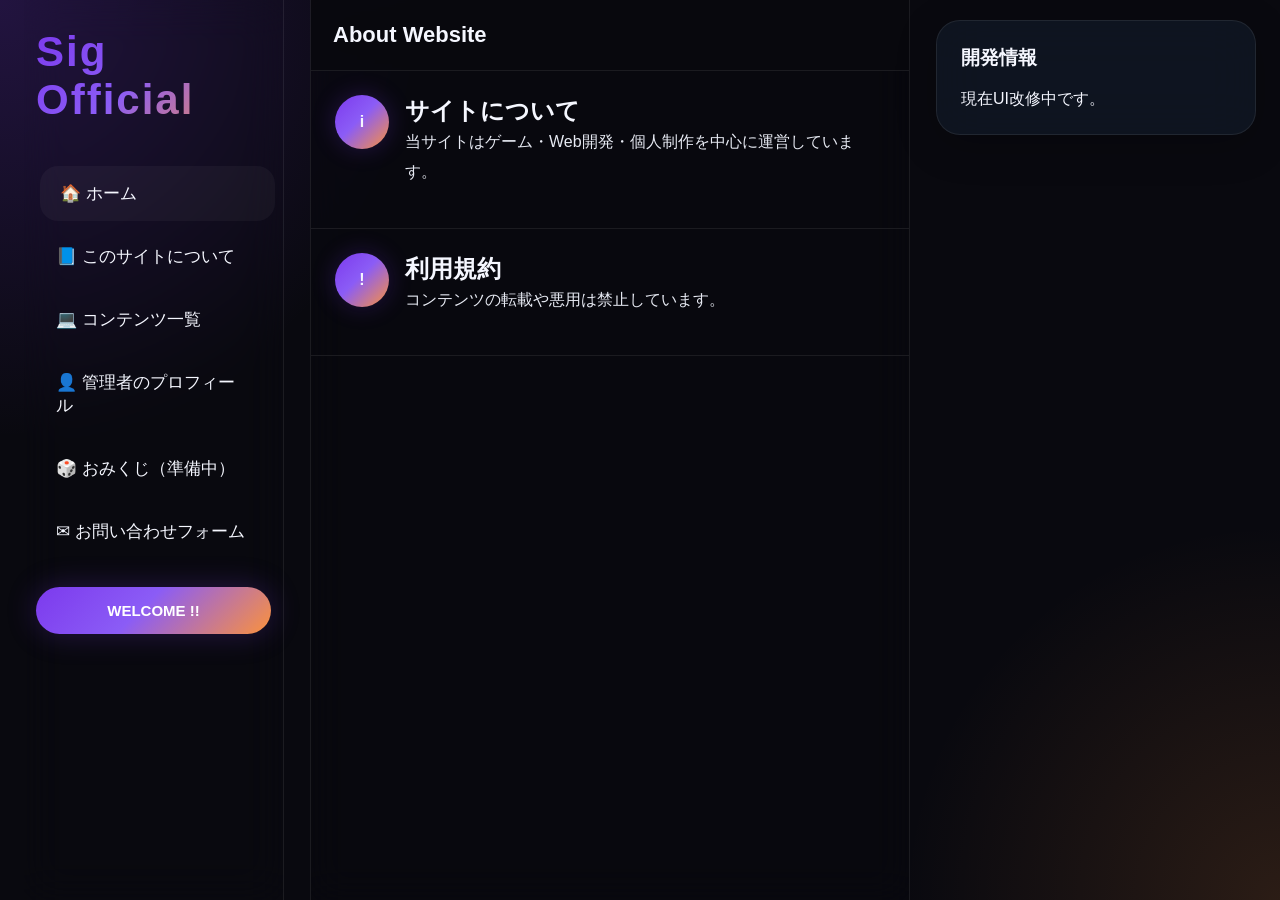
==== company.html @ 7bb9cb77 "Update company.html" ====
<!DOCTYPE html>
<html lang="ja">
<head>
<meta charset="UTF-8">
<meta name="viewport" content="width=device-width, initial-scale=1.0">
<title>Sig Community</title>
<link rel="stylesheet" href="css/style.css">
</head>

<body>

<div class="layout">

<!-- 左サイド -->

<aside class="sidebar-left">

<div class="logo">
Sig Official
</div>

<nav class="nav-menu">
<a class="active" href="index.html">🏠 ホーム</a>
<a 　href="company.html">📘 このサイトについて</a>
<a href="service.html">💻 コンテンツ一覧</a>
<a href="recruit.html">👤 管理者のプロフィール</a>
<a href="">🎲 おみくじ（準備中）</a>
<a href="contact.html">✉ お問い合わせフォーム</a>
</nav>

<button class="main-button">
WELCOME !!
</button>

</aside>

<main class="timeline">

<div class="timeline-header">
<h1>About Website</h1>
</div>

<article class="post">

<div class="post-icon">i</div>

<div class="post-content">

<h2>サイトについて</h2>

<p>
当サイトはゲーム・Web開発・個人制作を中心に運営しています。
</p>

</div>

</article>

<article class="post">

<div class="post-icon">!</div>

<div class="post-content">

<h2>利用規約</h2>

<p>
コンテンツの転載や悪用は禁止しています。
</p>

</div>

</article>

</main>

<aside class="sidebar-right">

<div class="side-card">

<h2>開発情報</h2>

<p>
現在UI改修中です。
</p>

</div>

</aside>

</div>

</body>
</html>
---- css/style.css ----
@charset "utf-8";

/* =========================
   RESET
========================= */

*{
  margin:0;
  padding:0;
  box-sizing:border-box;
}

/* =========================
   ROOT
========================= */

:root{

  --bg:#09090f;

  --card:rgba(17,25,40,0.72);

  --line:rgba(255,255,255,0.08);

  --text:#f5f7ff;

  --sub:#9aa4b2;

  --purple:#7c3aed;

  --purple2:#8b5cf6;

  --orange:#fb923c;

  --hover:rgba(255,255,255,0.04);

  --grad:
    linear-gradient(
      135deg,
      #7c3aed 0%,
      #8b5cf6 45%,
      #fb923c 100%
    );
}

/* =========================
   BODY
========================= */

body{

  background:
    radial-gradient(circle at top left,
    rgba(124,58,237,0.22),
    transparent 28%),

    radial-gradient(circle at bottom right,
    rgba(251,146,60,0.14),
    transparent 24%),

    #09090f;

  color:var(--text);

  font-family:
    Inter,
    "Segoe UI",
    sans-serif;

  min-height:100vh;

  overflow-x:hidden;
}

/* =========================
   LAYOUT
========================= */

.layout{

  display:flex;

  max-width:1450px;

  margin:auto;

  gap:26px;

  padding:0 24px;
}

/* =========================
   LEFT SIDEBAR
========================= */

.sidebar-left{

  width:260px;

  height:100vh;

  position:sticky;

  top:0;

  padding:28px 12px;

  border-right:1px solid var(--line);

  backdrop-filter:blur(20px);
}

/* LOGO */

.logo{

  font-size:42px;

  font-weight:800;

  margin-bottom:42px;

  background:var(--grad);

  -webkit-background-clip:text;

  -webkit-text-fill-color:transparent;

  letter-spacing:2px;
}

/* MENU */

.nav-menu{

  display:flex;

  flex-direction:column;

  gap:8px;
}

.nav-menu a{

  text-decoration:none;

  color:var(--text);

  padding:16px 20px;

  border-radius:18px;

  font-size:17px;

  transition:0.25s;
}

.nav-menu a:hover,
.nav-menu .active{

  background:var(--hover);

  transform:translateX(4px);
}

/* BUTTON */

.main-button{

  width:100%;

  margin-top:28px;

  border:none;

  background:var(--grad);

  color:white;

  padding:15px;

  border-radius:999px;

  font-size:15px;

  font-weight:700;

  cursor:pointer;

  transition:0.3s;

  box-shadow:
    0 0 30px rgba(124,58,237,0.25);
}

.main-button:hover{

  transform:translateY(-2px);

  opacity:0.94;
}

/* =========================
   TIMELINE
========================= */

.timeline{

  flex:1;

  min-height:100vh;

  background:
    rgba(9,9,15,0.65);

  backdrop-filter:blur(18px);

  border-left:1px solid var(--line);

  border-right:1px solid var(--line);
}

/* HEADER */

.timeline-header{

  position:sticky;

  top:0;

  z-index:100;

  padding:22px;

  background:
    rgba(9,9,15,0.78);

  backdrop-filter:blur(20px);

  border-bottom:1px solid var(--line);
}

.timeline-header h1{

  font-size:22px;

  font-weight:700;
}

/* =========================
   POST
========================= */

.post{

  display:flex;

  gap:16px;

  padding:24px;

  border-bottom:1px solid var(--line);

  transition:0.25s;
}

.post:hover{

  background:rgba(255,255,255,0.025);
}

/* ICON */

.post-icon{

  width:54px;
  height:54px;

  border-radius:50%;

  background:var(--grad);

  display:flex;

  justify-content:center;
  align-items:center;

  font-weight:700;

  flex-shrink:0;

  box-shadow:
    0 0 24px rgba(124,58,237,0.24);
}

/* CONTENT */

.post-content{

  width:100%;
}

.post-user{

  display:flex;

  gap:8px;

  flex-wrap:wrap;

  margin-bottom:12px;
}

.name{

  font-weight:700;
}

.id,
.date{

  color:var(--sub);
}

.post p{

  line-height:1.9;

  margin-bottom:16px;

  color:#e7eaf3;
}

/* ACTIONS */

.post-actions{

  display:flex;

  gap:28px;

  color:var(--sub);

  font-size:14px;
}

.post-actions span{

  cursor:pointer;

  transition:0.2s;
}

.post-actions span:hover{

  color:var(--purple2);
}

/* =========================
   RIGHT SIDEBAR
========================= */

.sidebar-right{

  width:320px;

  padding-top:20px;
}

/* CARD */

.side-card{

  background:var(--card);

  border:1px solid var(--line);

  border-radius:24px;

  padding:24px;

  margin-bottom:22px;

  backdrop-filter:blur(24px);

  box-shadow:
    0 10px 40px rgba(0,0,0,0.22);
}

.side-card h2{

  margin-bottom:18px;

  font-size:19px;
}

/* TREND */

.trend{

  padding:14px 0;

  border-bottom:1px solid var(--line);
}

.trend:last-child{

  border:none;
}

.trend-category{

  display:block;

  font-size:13px;

  color:var(--sub);

  margin-bottom:4px;
}

/* =========================
   SERVICE PAGE
========================= */

.service-grid{

  display:grid;

  grid-template-columns:
    repeat(auto-fit,minmax(260px,1fr));

  gap:24px;

  padding:28px;
}

/* CARD */

.service-card{

  background:
    linear-gradient(
      180deg,
      rgba(255,255,255,0.04),
      rgba(255,255,255,0.02)
    );

  border:1px solid var(--line);

  border-radius:26px;

  padding:26px;

  transition:0.3s;

  position:relative;

  overflow:hidden;
}

/* LIGHT EFFECT */

.service-card::before{

  content:"";

  position:absolute;

  width:180px;
  height:180px;

  background:
    radial-gradient(
      rgba(124,58,237,0.22),
      transparent 70%
    );

  top:-60px;
  right:-60px;
}

/* HOVER */

.service-card:hover{

  transform:
    translateY(-6px);

  border-color:
    rgba(139,92,246,0.45);

  box-shadow:
    0 20px 50px rgba(0,0,0,0.3);
}

/* TITLE */

.service-card h3{

  font-size:20px;

  margin-bottom:12px;
}

/* TEXT */

.service-card p{

  color:#cdd6e4;

  line-height:1.8;
}

/* LINK */

.card-link{

  text-decoration:none;
}

/* =========================
   PROFILE
========================= */

.profile-box{

  padding:28px;
}

.profile-card{

  background:var(--card);

  border:1px solid var(--line);

  border-radius:28px;

  padding:30px;
}

.profile-card h2{

  margin-bottom:24px;
}

.profile-list{

  display:grid;

  gap:14px;
}

.profile-item{

  display:flex;

  justify-content:space-between;

  border-bottom:1px solid var(--line);

  padding:12px 0;
}

/* =========================
   CONTACT
========================= */

.contact-frame{

  width:100%;

  height:720px;

  border:none;

  border-radius:24px;
}

/* =========================
   MOBILE
========================= */

@media screen and (max-width:1100px){

  .sidebar-right{

    display:none;
  }
}

@media screen and (max-width:800px){

  .sidebar-left{

    display:none;
  }

  .layout{

    padding:0;
  }

  .timeline{

    border:none;
  }

  .service-grid{

    grid-template-columns:1fr;
  }
}
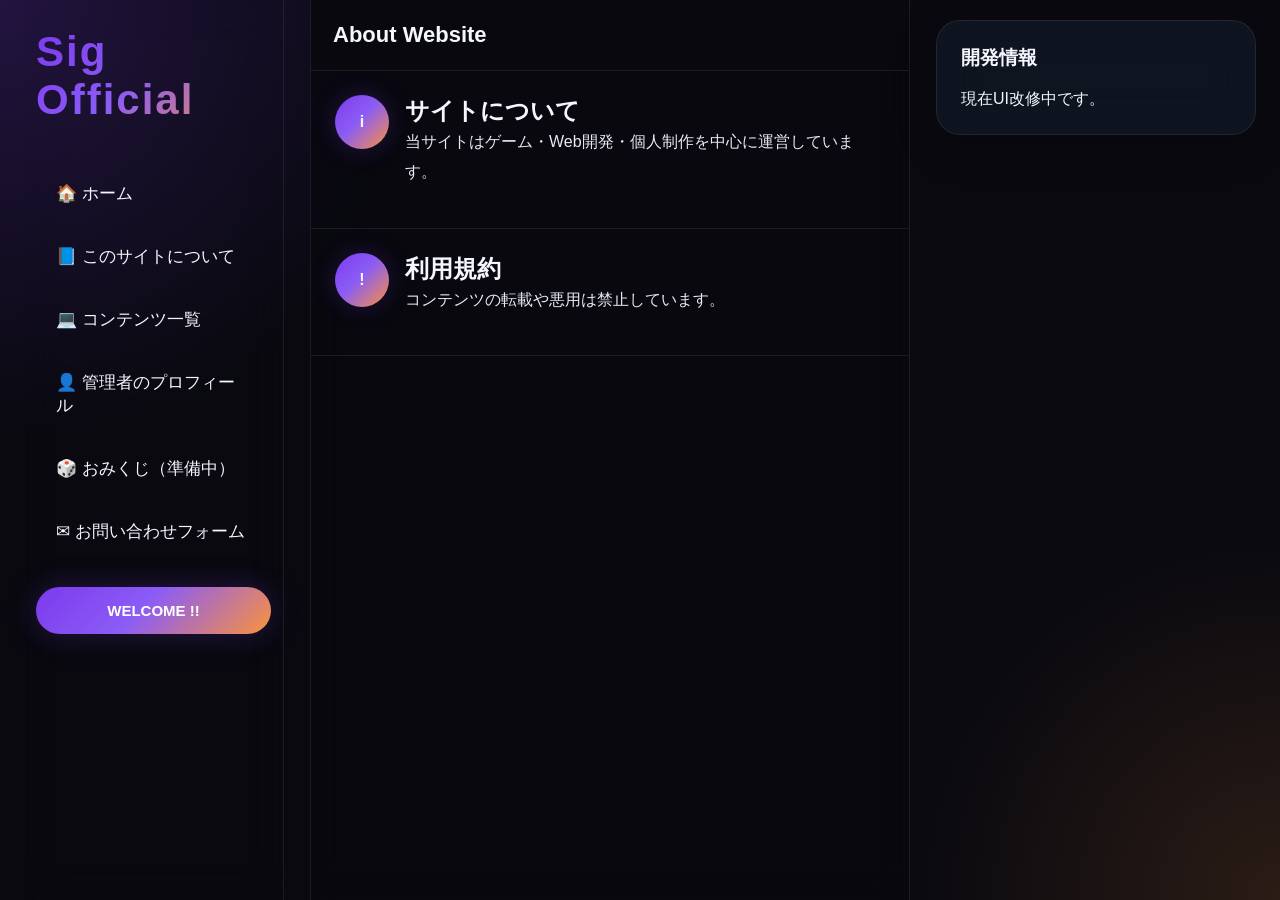
==== commit 622885bc: "Update company.html" ====
--- a/company.html
+++ b/company.html
@@ -20,8 +20,8 @@
 </div>
 
 <nav class="nav-menu">
-<a class="active" href="index.html">🏠 ホーム</a>
-<a 　href="company.html">📘 このサイトについて</a>
+<a  href="index.html">🏠 ホーム</a>
+<a 　class="active"　href="company.html">📘 このサイトについて</a>
 <a href="service.html">💻 コンテンツ一覧</a>
 <a href="recruit.html">👤 管理者のプロフィール</a>
 <a href="">🎲 おみくじ（準備中）</a>
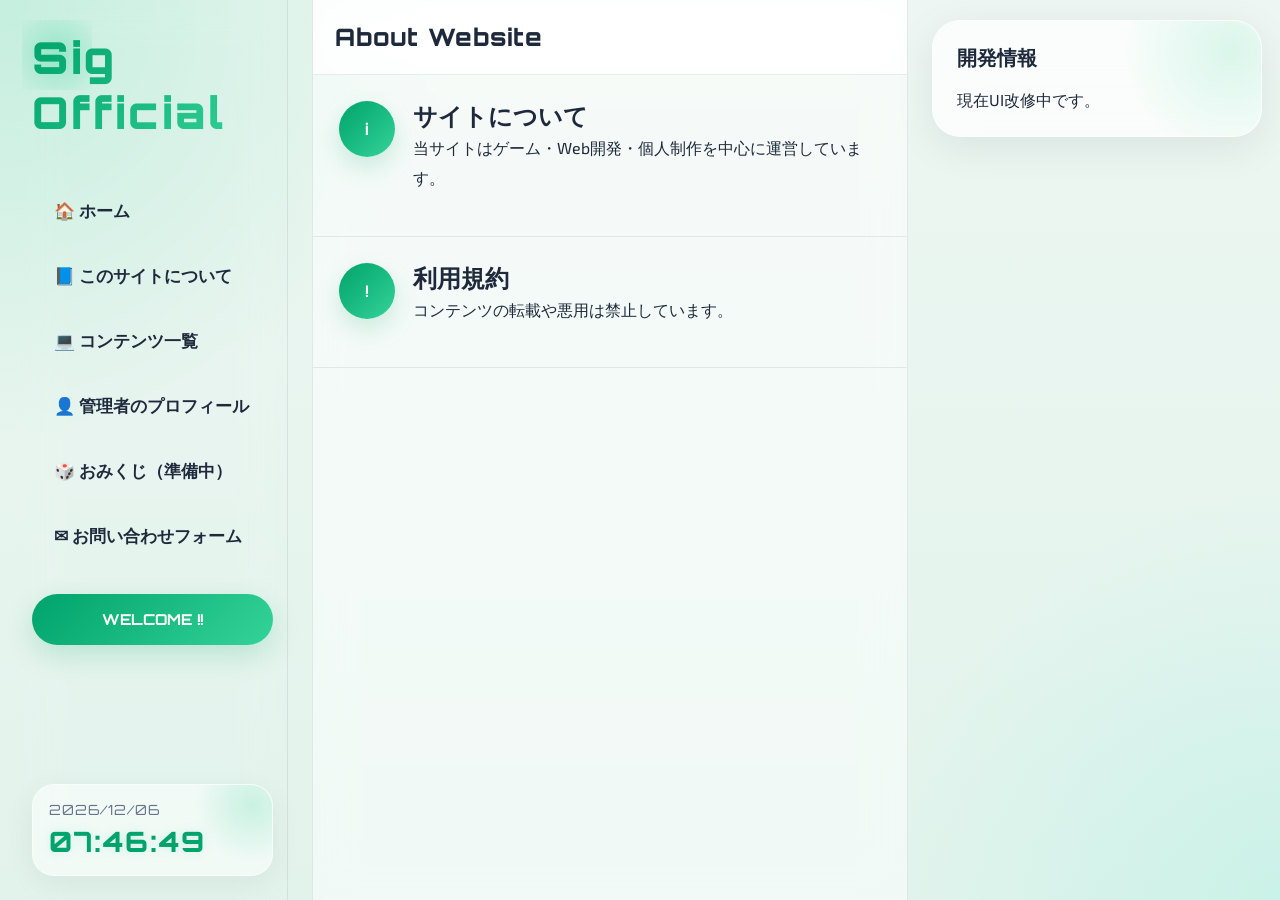
==== commit b2ecda9d: "Add date and time widget to company.html Added a date and time widget to display the current date an" ====
--- a/company.html
+++ b/company.html
@@ -32,6 +32,24 @@
 WELCOME !!
 </button>
 
+  <!-- =========================
+     DATE TIME WIDGET
+========================= -->
+
+<div class="datetime-widget">
+
+<div id="clock-date">
+2026/05/13
+</div>
+
+<div id="clock-time">
+00:00:00
+</div>
+
+</div>
+
+  
+
 </aside>
 
 <main class="timeline">
@@ -90,5 +108,102 @@
 
 </div>
 
+
+
+  <!-- MOBILE NAV -->
+
+<nav class="mobile-nav">
+
+<a class="active"
+href="index.html">
+
+<span>🏠</span>
+
+Home
+
+</a>
+
+<a href="service.html">
+
+<span>💻</span>
+
+Services
+
+</a>
+
+<a href="recruit.html">
+
+<span>👤</span>
+
+Profile
+
+</a>
+
+<a href="link.html">
+
+<span>🎲</span>
+
+Omikuji
+
+</a>
+
+<a href="contact.html">
+
+<span>✉</span>
+
+Contact
+
+</a>
+
+</nav>
+
+  <script src="js/script.js"></script>
+
+  <!-- MOBILE NAV -->
+
+<nav class="mobile-nav">
+
+<a href="index.html">
+
+<span>🏠</span>
+
+Home
+
+</a>
+
+<a class="active"
+href="service.html">
+
+<span>💻</span>
+
+Services
+
+</a>
+
+<a href="recruit.html">
+
+<span>👤</span>
+
+Profile
+
+</a>
+
+<a href="link.html">
+
+<span>🎲</span>
+
+Omikuji
+
+</a>
+
+<a href="contact.html">
+
+<span>✉</span>
+
+Contact
+
+</a>
+
+</nav>
 </body>
 </html>
--- a/css/style.css
+++ b/css/style.css
@@ -1,4 +1,14 @@
+/* ========================================
+   RIa Community Ultimate Game UI
+======================================== */
+
 @charset "utf-8";
+
+/* =========================
+   GOOGLE FONT
+========================= */
+
+@import url('https://fonts.googleapis.com/css2?family=Orbitron:wght@400;500;700;800&family=Exo+2:wght@300;400;500;600;700;800&display=swap');
 
 /* =========================
    RESET
@@ -10,36 +20,56 @@
   box-sizing:border-box;
 }
 
+html{
+  scroll-behavior:smooth;
+}
+
+body{
+  overflow-x:hidden;
+}
+
 /* =========================
    ROOT
 ========================= */
 
 :root{
 
-  --bg:#09090f;
-
-  --card:rgba(17,25,40,0.72);
-
-  --line:rgba(255,255,255,0.08);
-
-  --text:#f5f7ff;
-
-  --sub:#9aa4b2;
-
-  --purple:#7c3aed;
-
-  --purple2:#8b5cf6;
-
-  --orange:#fb923c;
-
-  --hover:rgba(255,255,255,0.04);
+  --bg:#edf6f2;
+
+  --bg2:#e2f3ec;
+
+  --card:
+    rgba(255,255,255,0.72);
+
+  --glass:
+    rgba(255,255,255,0.45);
+
+  --line:
+    rgba(15,23,42,0.08);
+
+  --text:#1e293b;
+
+  --sub:#64748b;
+
+  --green:#00a36c;
+
+  --green2:#34d399;
+
+  --mint:#10b981;
+
+  --cyan:#5eead4;
+
+  --hover:
+    rgba(16,185,129,0.08);
+
+  --shadow:
+    0 10px 40px rgba(15,23,42,0.08);
 
   --grad:
     linear-gradient(
       135deg,
-      #7c3aed 0%,
-      #8b5cf6 45%,
-      #fb923c 100%
+      #00a36c,
+      #34d399
     );
 }
 
@@ -50,26 +80,78 @@
 body{
 
   background:
-    radial-gradient(circle at top left,
-    rgba(124,58,237,0.22),
-    transparent 28%),
-
-    radial-gradient(circle at bottom right,
-    rgba(251,146,60,0.14),
-    transparent 24%),
-
-    #09090f;
+
+    radial-gradient(
+      circle at top left,
+      rgba(52,211,153,0.22),
+      transparent 28%
+    ),
+
+    radial-gradient(
+      circle at bottom right,
+      rgba(94,234,212,0.18),
+      transparent 26%
+    ),
+
+    linear-gradient(
+      180deg,
+      #edf6f2,
+      #e2f3ec
+    );
 
   color:var(--text);
 
   font-family:
-    Inter,
-    "Segoe UI",
+    'Exo 2',
     sans-serif;
 
   min-height:100vh;
 
-  overflow-x:hidden;
+  animation:bgMove 18s ease infinite;
+}
+
+/* =========================
+   BACKGROUND ANIMATION
+========================= */
+
+@keyframes bgMove{
+
+  0%{
+    background-position:0% 50%;
+  }
+
+  50%{
+    background-position:100% 50%;
+  }
+
+  100%{
+    background-position:0% 50%;
+  }
+}
+
+/* =========================
+   SCROLLBAR
+========================= */
+
+::-webkit-scrollbar{
+  width:10px;
+}
+
+::-webkit-scrollbar-thumb{
+
+  background:
+    linear-gradient(
+      180deg,
+      #00a36c,
+      #34d399
+    );
+
+  border-radius:999px;
+}
+
+::-webkit-scrollbar-track{
+  background:
+    rgba(255,255,255,0.25);
 }
 
 /* =========================
@@ -80,13 +162,13 @@
 
   display:flex;
 
-  max-width:1450px;
+  max-width:1500px;
 
   margin:auto;
 
-  gap:26px;
-
-  padding:0 24px;
+  gap:24px;
+
+  padding:0 18px;
 }
 
 /* =========================
@@ -95,7 +177,7 @@
 
 .sidebar-left{
 
-  width:260px;
+  width:270px;
 
   height:100vh;
 
@@ -103,22 +185,27 @@
 
   top:0;
 
-  padding:28px 12px;
-
-  border-right:1px solid var(--line);
+  padding:30px 14px;
+
+  border-right:
+    1px solid var(--line);
 
   backdrop-filter:blur(20px);
-}
-
-/* LOGO */
+
+  animation:fadeUp 0.8s ease;
+}
+
+/* =========================
+   LOGO
+========================= */
 
 .logo{
 
-  font-size:42px;
-
-  font-weight:800;
-
-  margin-bottom:42px;
+  font-size:44px;
+
+  font-weight:900;
+
+  margin-bottom:44px;
 
   background:var(--grad);
 
@@ -126,10 +213,39 @@
 
   -webkit-text-fill-color:transparent;
 
-  letter-spacing:2px;
-}
-
-/* MENU */
+  letter-spacing:3px;
+
+  font-family:
+    'Orbitron',
+    sans-serif;
+
+  position:relative;
+}
+
+.logo::after{
+
+  content:"";
+
+  position:absolute;
+
+  width:70px;
+  height:70px;
+
+  background:
+    radial-gradient(
+      rgba(52,211,153,0.35),
+      transparent
+    );
+
+  top:-10px;
+  left:-10px;
+
+  z-index:-1;
+}
+
+/* =========================
+   NAVIGATION
+========================= */
 
 .nav-menu{
 
@@ -137,7 +253,7 @@
 
   flex-direction:column;
 
-  gap:8px;
+  gap:10px;
 }
 
 .nav-menu a{
@@ -146,30 +262,68 @@
 
   color:var(--text);
 
-  padding:16px 20px;
-
-  border-radius:18px;
+  padding:16px 22px;
+
+  border-radius:20px;
 
   font-size:17px;
 
-  transition:0.25s;
+  font-weight:600;
+
+  transition:0.28s;
+
+  position:relative;
+
+  overflow:hidden;
+}
+
+.nav-menu a::before{
+
+  content:"";
+
+  position:absolute;
+
+  width:0;
+
+  height:100%;
+
+  background:
+    linear-gradient(
+      90deg,
+      rgba(52,211,153,0.12),
+      transparent
+    );
+
+  top:0;
+  left:0;
+
+  transition:0.4s;
+}
+
+.nav-menu a:hover::before,
+.nav-menu .active::before{
+
+  width:100%;
 }
 
 .nav-menu a:hover,
 .nav-menu .active{
 
-  background:var(--hover);
-
-  transform:translateX(4px);
-}
-
-/* BUTTON */
+  transform:
+    translateX(6px);
+
+  color:var(--green);
+}
+
+/* =========================
+   BUTTON
+========================= */
 
 .main-button{
 
   width:100%;
 
-  margin-top:28px;
+  margin-top:30px;
 
   border:none;
 
@@ -177,7 +331,7 @@
 
   color:white;
 
-  padding:15px;
+  padding:16px;
 
   border-radius:999px;
 
@@ -189,15 +343,50 @@
 
   transition:0.3s;
 
+  position:relative;
+
+  overflow:hidden;
+
+  font-family:
+    'Orbitron',
+    sans-serif;
+
   box-shadow:
-    0 0 30px rgba(124,58,237,0.25);
+    0 10px 28px rgba(0,163,108,0.2);
+}
+
+.main-button::before{
+
+  content:"";
+
+  position:absolute;
+
+  width:120px;
+  height:200%;
+
+  background:
+    rgba(255,255,255,0.3);
+
+  transform:
+    rotate(25deg);
+
+  top:-50px;
+  left:-160px;
+
+  transition:0.8s;
+}
+
+.main-button:hover::before{
+  left:140%;
 }
 
 .main-button:hover{
 
-  transform:translateY(-2px);
-
-  opacity:0.94;
+  transform:
+    translateY(-3px);
+
+  box-shadow:
+    0 18px 34px rgba(0,163,108,0.25);
 }
 
 /* =========================
@@ -211,16 +400,22 @@
   min-height:100vh;
 
   background:
-    rgba(9,9,15,0.65);
-
-  backdrop-filter:blur(18px);
-
-  border-left:1px solid var(--line);
-
-  border-right:1px solid var(--line);
-}
-
-/* HEADER */
+    rgba(255,255,255,0.5);
+
+  backdrop-filter:blur(20px);
+
+  border-left:
+    1px solid var(--line);
+
+  border-right:
+    1px solid var(--line);
+
+  animation:fadeUp 1s ease;
+}
+
+/* =========================
+   HEADER
+========================= */
 
 .timeline-header{
 
@@ -233,77 +428,88 @@
   padding:22px;
 
   background:
-    rgba(9,9,15,0.78);
+    rgba(255,255,255,0.72);
 
   backdrop-filter:blur(20px);
 
-  border-bottom:1px solid var(--line);
+  border-bottom:
+    1px solid var(--line);
 }
 
 .timeline-header h1{
 
-  font-size:22px;
+  font-size:24px;
+
+  font-weight:800;
+
+  font-family:
+    'Orbitron',
+    sans-serif;
+
+  letter-spacing:1px;
+}
+
+/* =========================
+   POST
+========================= */
+
+.post{
+
+  display:flex;
+
+  gap:18px;
+
+  padding:26px;
+
+  border-bottom:
+    1px solid var(--line);
+
+  transition:0.3s;
+
+  position:relative;
+}
+
+.post:hover{
+  background:
+    rgba(255,255,255,0.24);
+}
+
+.post-icon{
+
+  width:56px;
+  height:56px;
+
+  border-radius:50%;
+
+  background:var(--grad);
+
+  display:flex;
+
+  align-items:center;
+  justify-content:center;
+
+  color:white;
 
   font-weight:700;
-}
-
-/* =========================
-   POST
-========================= */
-
-.post{
+
+  flex-shrink:0;
+
+  font-family:
+    'Orbitron',
+    sans-serif;
+
+  box-shadow:
+    0 10px 24px rgba(0,163,108,0.18);
+}
+
+.post-content{
+  width:100%;
+}
+
+.post-user{
 
   display:flex;
 
-  gap:16px;
-
-  padding:24px;
-
-  border-bottom:1px solid var(--line);
-
-  transition:0.25s;
-}
-
-.post:hover{
-
-  background:rgba(255,255,255,0.025);
-}
-
-/* ICON */
-
-.post-icon{
-
-  width:54px;
-  height:54px;
-
-  border-radius:50%;
-
-  background:var(--grad);
-
-  display:flex;
-
-  justify-content:center;
-  align-items:center;
-
-  font-weight:700;
-
-  flex-shrink:0;
-
-  box-shadow:
-    0 0 24px rgba(124,58,237,0.24);
-}
-
-/* CONTENT */
-
-.post-content{
-
-  width:100%;
-}
-
-.post-user{
-
-  display:flex;
-
   gap:8px;
 
   flex-wrap:wrap;
@@ -312,13 +518,11 @@
 }
 
 .name{
-
   font-weight:700;
 }
 
 .id,
 .date{
-
   color:var(--sub);
 }
 
@@ -327,11 +531,11 @@
   line-height:1.9;
 
   margin-bottom:16px;
-
-  color:#e7eaf3;
-}
-
-/* ACTIONS */
+}
+
+/* =========================
+   ACTION
+========================= */
 
 .post-actions{
 
@@ -353,7 +557,9 @@
 
 .post-actions span:hover{
 
-  color:var(--purple2);
+  color:var(--green);
+
+  transform:scale(1.06);
 }
 
 /* =========================
@@ -362,49 +568,91 @@
 
 .sidebar-right{
 
-  width:320px;
+  width:330px;
 
   padding-top:20px;
-}
-
-/* CARD */
+
+  animation:fadeUp 1.1s ease;
+}
+
+/* =========================
+   GLASS CARD
+========================= */
+
+.side-card,
+.service-card,
+.profile-card{
+
+  background:var(--card);
+
+  border:
+    1px solid rgba(255,255,255,0.45);
+
+  border-radius:28px;
+
+  backdrop-filter:blur(20px);
+
+  box-shadow:var(--shadow);
+
+  position:relative;
+
+  overflow:hidden;
+}
+
+.side-card::before,
+.service-card::before,
+.profile-card::before{
+
+  content:"";
+
+  position:absolute;
+
+  width:220px;
+  height:220px;
+
+  background:
+    radial-gradient(
+      rgba(52,211,153,0.16),
+      transparent 70%
+    );
+
+  top:-80px;
+  right:-80px;
+}
+
+/* =========================
+   SIDE CARD
+========================= */
 
 .side-card{
 
-  background:var(--card);
-
-  border:1px solid var(--line);
-
-  border-radius:24px;
-
   padding:24px;
 
-  margin-bottom:22px;
-
-  backdrop-filter:blur(24px);
-
-  box-shadow:
-    0 10px 40px rgba(0,0,0,0.22);
+  margin-bottom:24px;
 }
 
 .side-card h2{
 
   margin-bottom:18px;
 
-  font-size:19px;
-}
-
-/* TREND */
+  font-size:20px;
+
+  font-weight:700;
+
+  font-family:
+    'Orbitron',
+    sans-serif;
+}
 
 .trend{
 
   padding:14px 0;
 
-  border-bottom:1px solid var(--line);
+  border-bottom:
+    1px solid var(--line);
 }
 
 .trend:last-child{
-
   border:none;
 }
 
@@ -412,15 +660,15 @@
 
   display:block;
 
+  color:var(--sub);
+
   font-size:13px;
 
-  color:var(--sub);
-
   margin-bottom:4px;
 }
 
 /* =========================
-   SERVICE PAGE
+   SERVICE GRID
 ========================= */
 
 .service-grid{
@@ -435,179 +683,388 @@
   padding:28px;
 }
 
-/* CARD */
-
 .service-card{
 
-  background:
-    linear-gradient(
-      180deg,
-      rgba(255,255,255,0.04),
-      rgba(255,255,255,0.02)
-    );
-
-  border:1px solid var(--line);
-
-  border-radius:26px;
-
-  padding:26px;
-
-  transition:0.3s;
-
-  position:relative;
+  padding:28px;
+
+  transition:0.35s;
+}
+
+.service-card:hover{
+
+  transform:
+    translateY(-8px);
+
+  box-shadow:
+    0 24px 50px rgba(15,23,42,0.12);
+}
+
+.service-card h3{
+
+  font-size:20px;
+
+  margin-bottom:12px;
+
+  font-family:
+    'Orbitron',
+    sans-serif;
+}
+
+.service-card p{
+
+  color:#475569;
+
+  line-height:1.8;
+}
+
+.card-link{
+
+  text-decoration:none;
+
+  color:inherit;
+}
+
+/* =========================
+   PROFILE
+========================= */
+
+.profile-box{
+  padding:28px;
+}
+
+.profile-card{
+  padding:32px;
+}
+
+.profile-card h2{
+
+  margin-bottom:24px;
+
+  font-family:
+    'Orbitron',
+    sans-serif;
+}
+
+.profile-list{
+
+  display:grid;
+
+  gap:14px;
+}
+
+.profile-item{
+
+  display:flex;
+
+  justify-content:space-between;
+
+  padding:14px 0;
+
+  border-bottom:
+    1px solid var(--line);
+}
+
+/* =========================
+   CONTACT
+========================= */
+
+.contact-frame{
+
+  width:100%;
+
+  height:720px;
+
+  border:none;
+
+  border-radius:24px;
+}
+
+/* =========================
+   MOBILE NAV
+========================= */
+
+.mobile-nav{
+  display:none;
+}
+
+/* =========================
+   ANIMATION
+========================= */
+
+@keyframes fadeUp{
+
+  from{
+
+    opacity:0;
+
+    transform:
+      translateY(20px);
+  }
+
+  to{
+
+    opacity:1;
+
+    transform:
+      translateY(0);
+  }
+}
+
+/* =========================
+   RESPONSIVE
+========================= */
+
+@media screen and (max-width:1100px){
+
+  .sidebar-right{
+    display:none;
+  }
+}
+
+@media screen and (max-width:800px){
+
+  .sidebar-left{
+    display:none;
+  }
+
+  .layout{
+    padding:0;
+  }
+
+  .timeline{
+
+    border:none;
+
+    padding-bottom:92px;
+  }
+
+  .mobile-nav{
+
+    position:fixed;
+
+    bottom:0;
+
+    left:0;
+
+    width:100%;
+
+    height:74px;
+
+    background:
+      rgba(255,255,255,0.84);
+
+    backdrop-filter:blur(24px);
+
+    border-top:
+      1px solid rgba(15,23,42,0.06);
+
+    display:flex;
+
+    justify-content:space-around;
+
+    align-items:center;
+
+    z-index:9999;
+  }
+
+  .mobile-nav a{
+
+    text-decoration:none;
+
+    color:#64748b;
+
+    font-size:12px;
+
+    display:flex;
+
+    flex-direction:column;
+
+    align-items:center;
+
+    gap:4px;
+
+    transition:0.2s;
+  }
+
+  .mobile-nav a span{
+    font-size:22px;
+  }
+
+  .mobile-nav a:hover,
+  .mobile-nav .active{
+
+    color:var(--green);
+  }
+
+  .service-grid{
+    grid-template-columns:1fr;
+  }
+}
+
+/* =========================
+   DATE TIME WIDGET
+========================= */
+
+.datetime-widget{
+
+  position:absolute;
+
+  bottom:24px;
+
+  left:14px;
+
+  width:calc(100% - 28px);
+
+  padding:16px;
+
+  border-radius:22px;
+
+  background:
+    rgba(255,255,255,0.55);
+
+  backdrop-filter:blur(20px);
+
+  border:
+    1px solid rgba(255,255,255,0.4);
+
+  box-shadow:
+    0 8px 30px rgba(15,23,42,0.06);
 
   overflow:hidden;
 }
 
 /* LIGHT EFFECT */
 
-.service-card::before{
+.datetime-widget::before{
 
   content:"";
 
   position:absolute;
 
-  width:180px;
-  height:180px;
+  width:120px;
+  height:120px;
 
   background:
     radial-gradient(
-      rgba(124,58,237,0.22),
+      rgba(52,211,153,0.22),
       transparent 70%
     );
 
-  top:-60px;
-  right:-60px;
-}
-
-/* HOVER */
-
-.service-card:hover{
-
-  transform:
-    translateY(-6px);
-
-  border-color:
-    rgba(139,92,246,0.45);
-
-  box-shadow:
-    0 20px 50px rgba(0,0,0,0.3);
-}
-
-/* TITLE */
-
-.service-card h3{
-
-  font-size:20px;
-
-  margin-bottom:12px;
-}
-
-/* TEXT */
-
-.service-card p{
-
-  color:#cdd6e4;
-
-  line-height:1.8;
-}
-
-/* LINK */
-
-.card-link{
-
-  text-decoration:none;
-}
-
-/* =========================
-   PROFILE
-========================= */
-
-.profile-box{
-
-  padding:28px;
-}
-
-.profile-card{
-
-  background:var(--card);
-
-  border:1px solid var(--line);
-
-  border-radius:28px;
-
-  padding:30px;
-}
-
-.profile-card h2{
-
-  margin-bottom:24px;
-}
-
-.profile-list{
-
-  display:grid;
-
-  gap:14px;
-}
-
-.profile-item{
-
-  display:flex;
-
-  justify-content:space-between;
-
-  border-bottom:1px solid var(--line);
-
-  padding:12px 0;
-}
-
-/* =========================
-   CONTACT
-========================= */
-
-.contact-frame{
-
-  width:100%;
-
-  height:720px;
-
-  border:none;
-
-  border-radius:24px;
+  top:-40px;
+  right:-40px;
+}
+
+/* DATE */
+
+#clock-date{
+
+  font-size:14px;
+
+  color:#64748b;
+
+  margin-bottom:6px;
+
+  font-family:
+    'Orbitron',
+    sans-serif;
+
+  letter-spacing:1px;
+}
+
+/* TIME */
+
+#clock-time{
+
+  font-size:28px;
+
+  font-weight:800;
+
+  color:#00a36c;
+
+  font-family:
+    'Orbitron',
+    sans-serif;
+
+  letter-spacing:2px;
+
+  text-shadow:
+    0 0 12px rgba(52,211,153,0.2);
+}
+
+/* =========================
+   MOBILE NAV
+========================= */
+
+.mobile-nav{
+
+  display:none;
 }
 
 /* =========================
    MOBILE
 ========================= */
 
-@media screen and (max-width:1100px){
-
-  .sidebar-right{
+@media screen and (max-width:800px){
+
+  .mobile-nav{
+
+    position:fixed;
+
+    bottom:0;
+
+    left:0;
+
+    width:100%;
+
+    height:74px;
+
+    background:
+      rgba(255,255,255,0.84);
+
+    backdrop-filter:blur(24px);
+
+    border-top:
+      1px solid rgba(15,23,42,0.06);
+
+    display:flex;
+
+    justify-content:space-around;
+
+    align-items:center;
+
+    z-index:9999;
+  }
+
+  .mobile-nav a{
+
+    text-decoration:none;
+
+    color:#64748b;
+
+    font-size:12px;
+
+    display:flex;
+
+    flex-direction:column;
+
+    align-items:center;
+
+    gap:4px;
+  }
+
+  .mobile-nav a span{
+
+    font-size:22px;
+  }
+
+  .mobile-nav .active{
+
+    color:#00a36c;
+  }
+
+  .datetime-widget{
 
     display:none;
   }
-}
-
-@media screen and (max-width:800px){
-
-  .sidebar-left{
-
-    display:none;
-  }
-
-  .layout{
-
-    padding:0;
-  }
-
-  .timeline{
-
-    border:none;
-  }
-
-  .service-grid{
-
-    grid-template-columns:1fr;
-  }
-}
+
+}
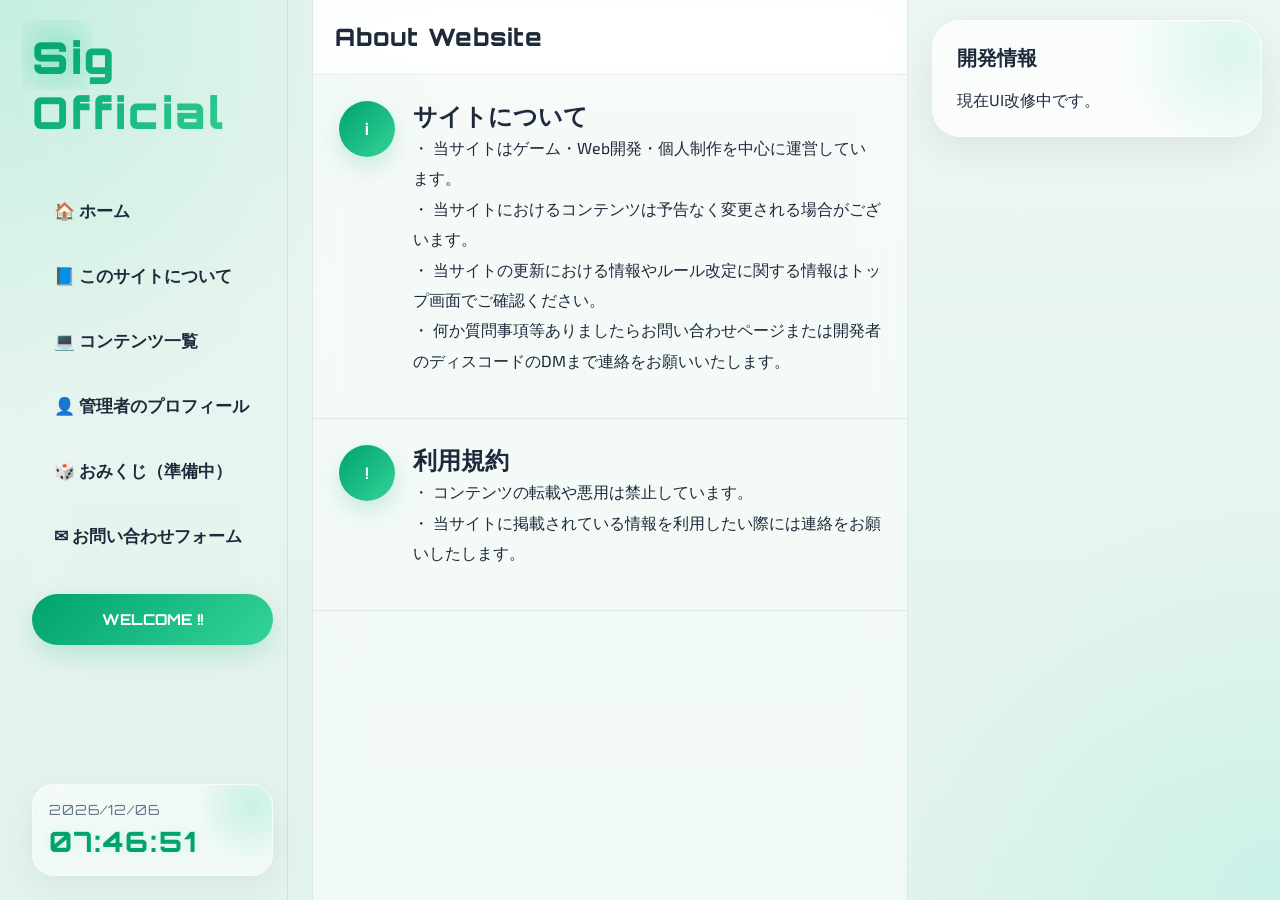
==== commit aa42f446: "Update company.html" ====
--- a/company.html
+++ b/company.html
@@ -67,7 +67,10 @@
 <h2>サイトについて</h2>
 
 <p>
-当サイトはゲーム・Web開発・個人制作を中心に運営しています。
+・ 当サイトはゲーム・Web開発・個人制作を中心に運営しています。<br>
+・ 当サイトにおけるコンテンツは予告なく変更される場合がございます。<br>
+・ 当サイトの更新における情報やルール改定に関する情報はトップ画面でご確認ください。<br>
+・ 何か質問事項等ありましたらお問い合わせページまたは開発者のディスコードのDMまで連絡をお願いいたします。<br>
 </p>
 
 </div>
@@ -83,7 +86,8 @@
 <h2>利用規約</h2>
 
 <p>
-コンテンツの転載や悪用は禁止しています。
+・ コンテンツの転載や悪用は禁止しています。<br>
+・ 当サイトに掲載されている情報を利用したい際には連絡をお願いしたします。<br>
 </p>
 
 </div>
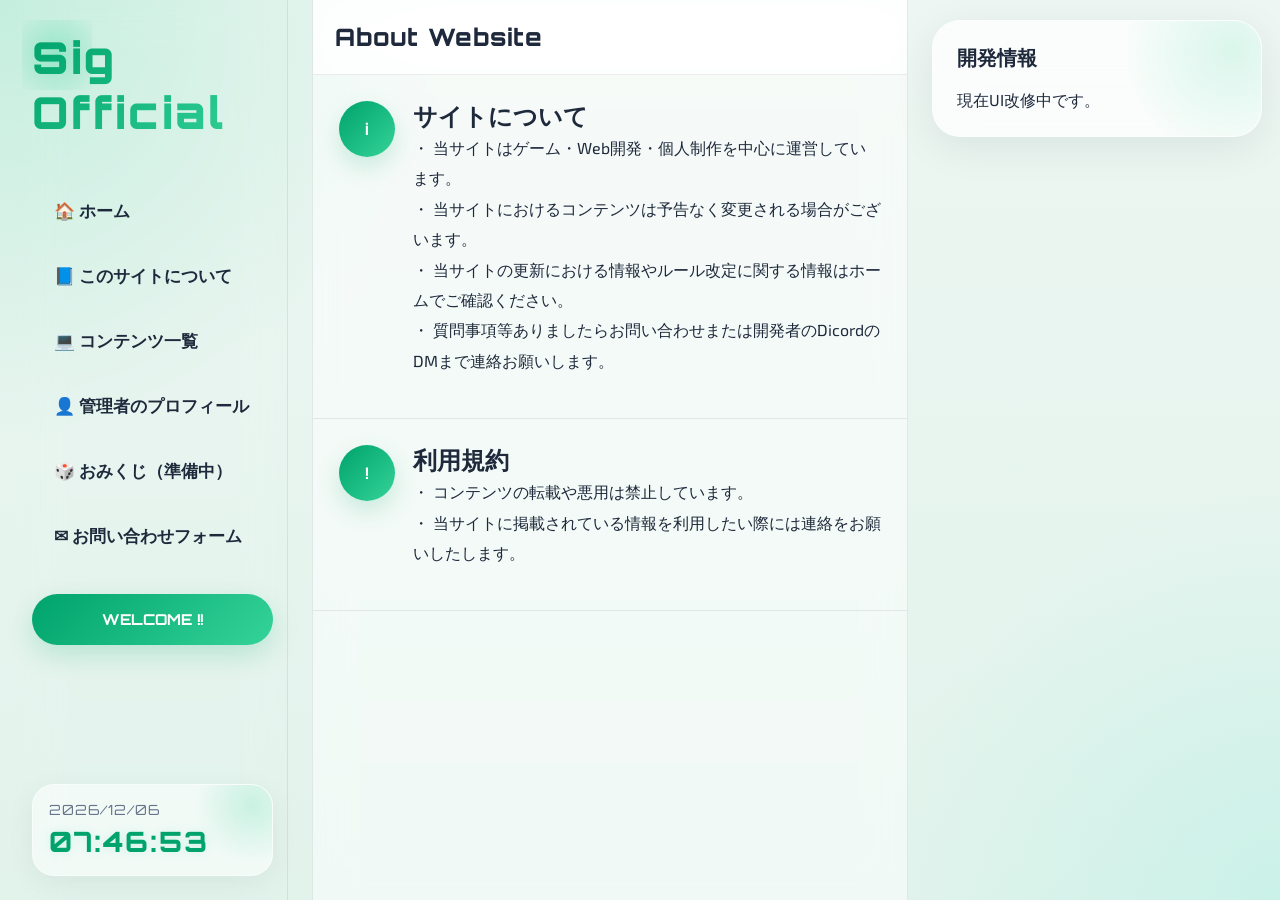
==== commit 1168ea59: "Update company.html" ====
--- a/company.html
+++ b/company.html
@@ -69,8 +69,8 @@
 <p>
 ・ 当サイトはゲーム・Web開発・個人制作を中心に運営しています。<br>
 ・ 当サイトにおけるコンテンツは予告なく変更される場合がございます。<br>
-・ 当サイトの更新における情報やルール改定に関する情報はトップ画面でご確認ください。<br>
-・ 何か質問事項等ありましたらお問い合わせページまたは開発者のディスコードのDMまで連絡をお願いいたします。<br>
+・ 当サイトの更新における情報やルール改定に関する情報はホームでご確認ください。<br>
+・ 質問事項等ありましたらお問い合わせまたは開発者のDicordのDMまで連絡お願いします。<br>
 </p>
 
 </div>
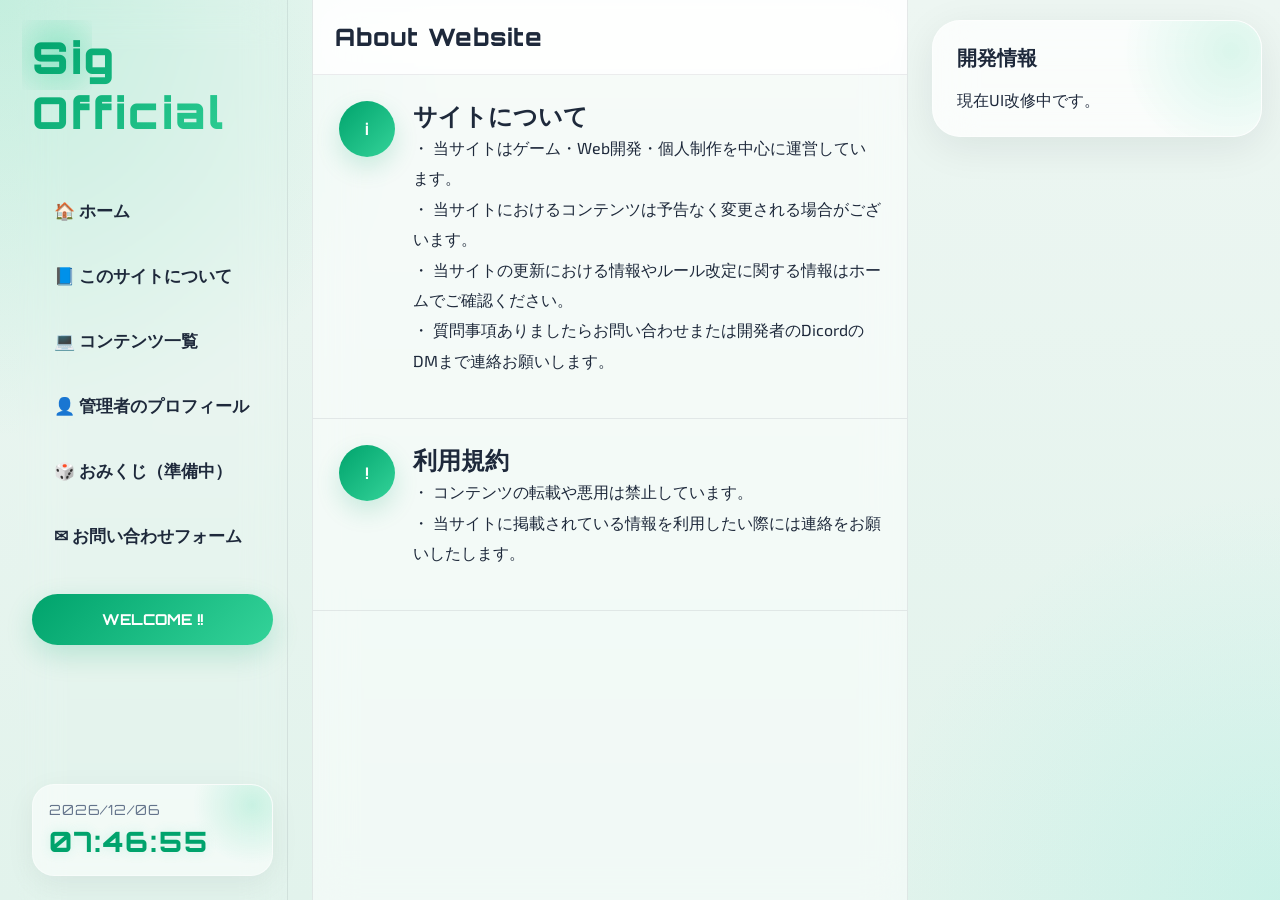
==== commit 808ec24c: "Update company.html" ====
--- a/company.html
+++ b/company.html
@@ -70,7 +70,7 @@
 ・ 当サイトはゲーム・Web開発・個人制作を中心に運営しています。<br>
 ・ 当サイトにおけるコンテンツは予告なく変更される場合がございます。<br>
 ・ 当サイトの更新における情報やルール改定に関する情報はホームでご確認ください。<br>
-・ 質問事項等ありましたらお問い合わせまたは開発者のDicordのDMまで連絡お願いします。<br>
+・ 質問事項ありましたらお問い合わせまたは開発者のDicordのDMまで連絡お願いします。<br>
 </p>
 
 </div>
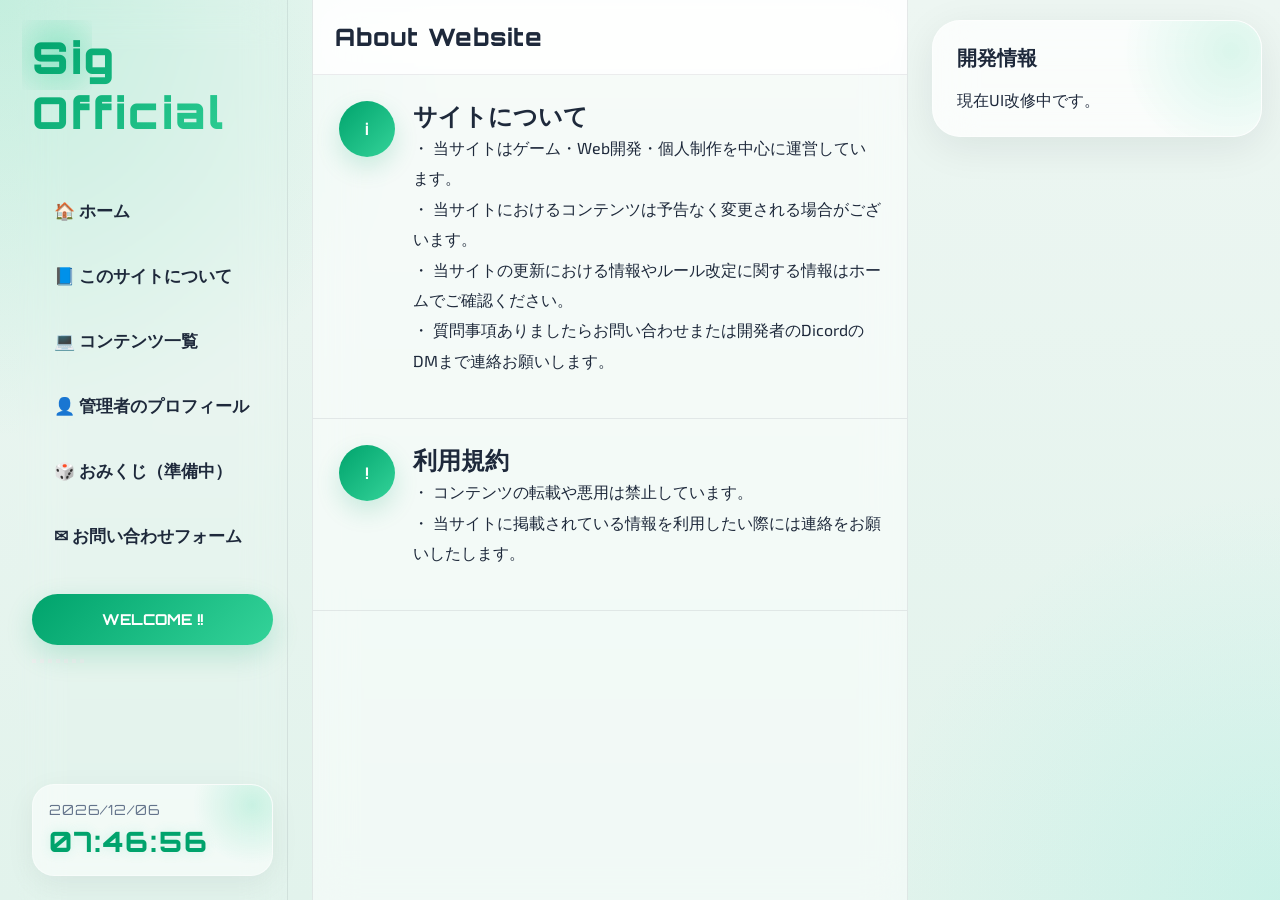
==== commit e095c1b3: "Add theme switcher buttons to company.html" ====
--- a/company.html
+++ b/company.html
@@ -33,6 +33,42 @@
 </button>
 
   <!-- =========================
+     THEME SWITCHER
+========================= -->
+
+<div class="theme-switcher">
+
+<button class="theme-btn green"
+onclick="setTheme('green')">
+</button>
+
+<button class="theme-btn orange"
+onclick="setTheme('orange')">
+</button>
+
+<button class="theme-btn red"
+onclick="setTheme('red')">
+</button>
+
+<button class="theme-btn yellow"
+onclick="setTheme('yellow')">
+</button>
+
+<button class="theme-btn blue"
+onclick="setTheme('blue')">
+</button>
+
+<button class="theme-btn cyan"
+onclick="setTheme('cyan')">
+</button>
+
+<button class="theme-btn pink"
+onclick="setTheme('pink')">
+</button>
+
+</div>
+
+  <!-- =========================
      DATE TIME WIDGET
 ========================= -->
 
--- a/css/style.css
+++ b/css/style.css
@@ -1067,4 +1067,76 @@
     display:none;
   }
 
-}
+   /* =========================
+   THEME SWITCHER
+========================= */
+
+.theme-switcher{
+
+  margin-top:28px;
+
+  display:flex;
+
+  gap:12px;
+
+  flex-wrap:wrap;
+}
+
+/* BUTTON */
+
+.theme-btn{
+
+  width:26px;
+  height:26px;
+
+  border:none;
+
+  border-radius:50%;
+
+  cursor:pointer;
+
+  transition:0.25s;
+
+  box-shadow:
+    0 4px 12px rgba(15,23,42,0.12);
+}
+
+/* HOVER */
+
+.theme-btn:hover{
+
+  transform:
+    scale(1.15);
+}
+
+/* COLORS */
+
+.green{
+  background:#00a36c;
+}
+
+.orange{
+  background:#ff7b00;
+}
+
+.red{
+  background:#ef4444;
+}
+
+.yellow{
+  background:#facc15;
+}
+
+.blue{
+  background:#2563eb;
+}
+
+.cyan{
+  background:#06b6d4;
+}
+
+.pink{
+  background:#ec4899;
+}
+
+}
